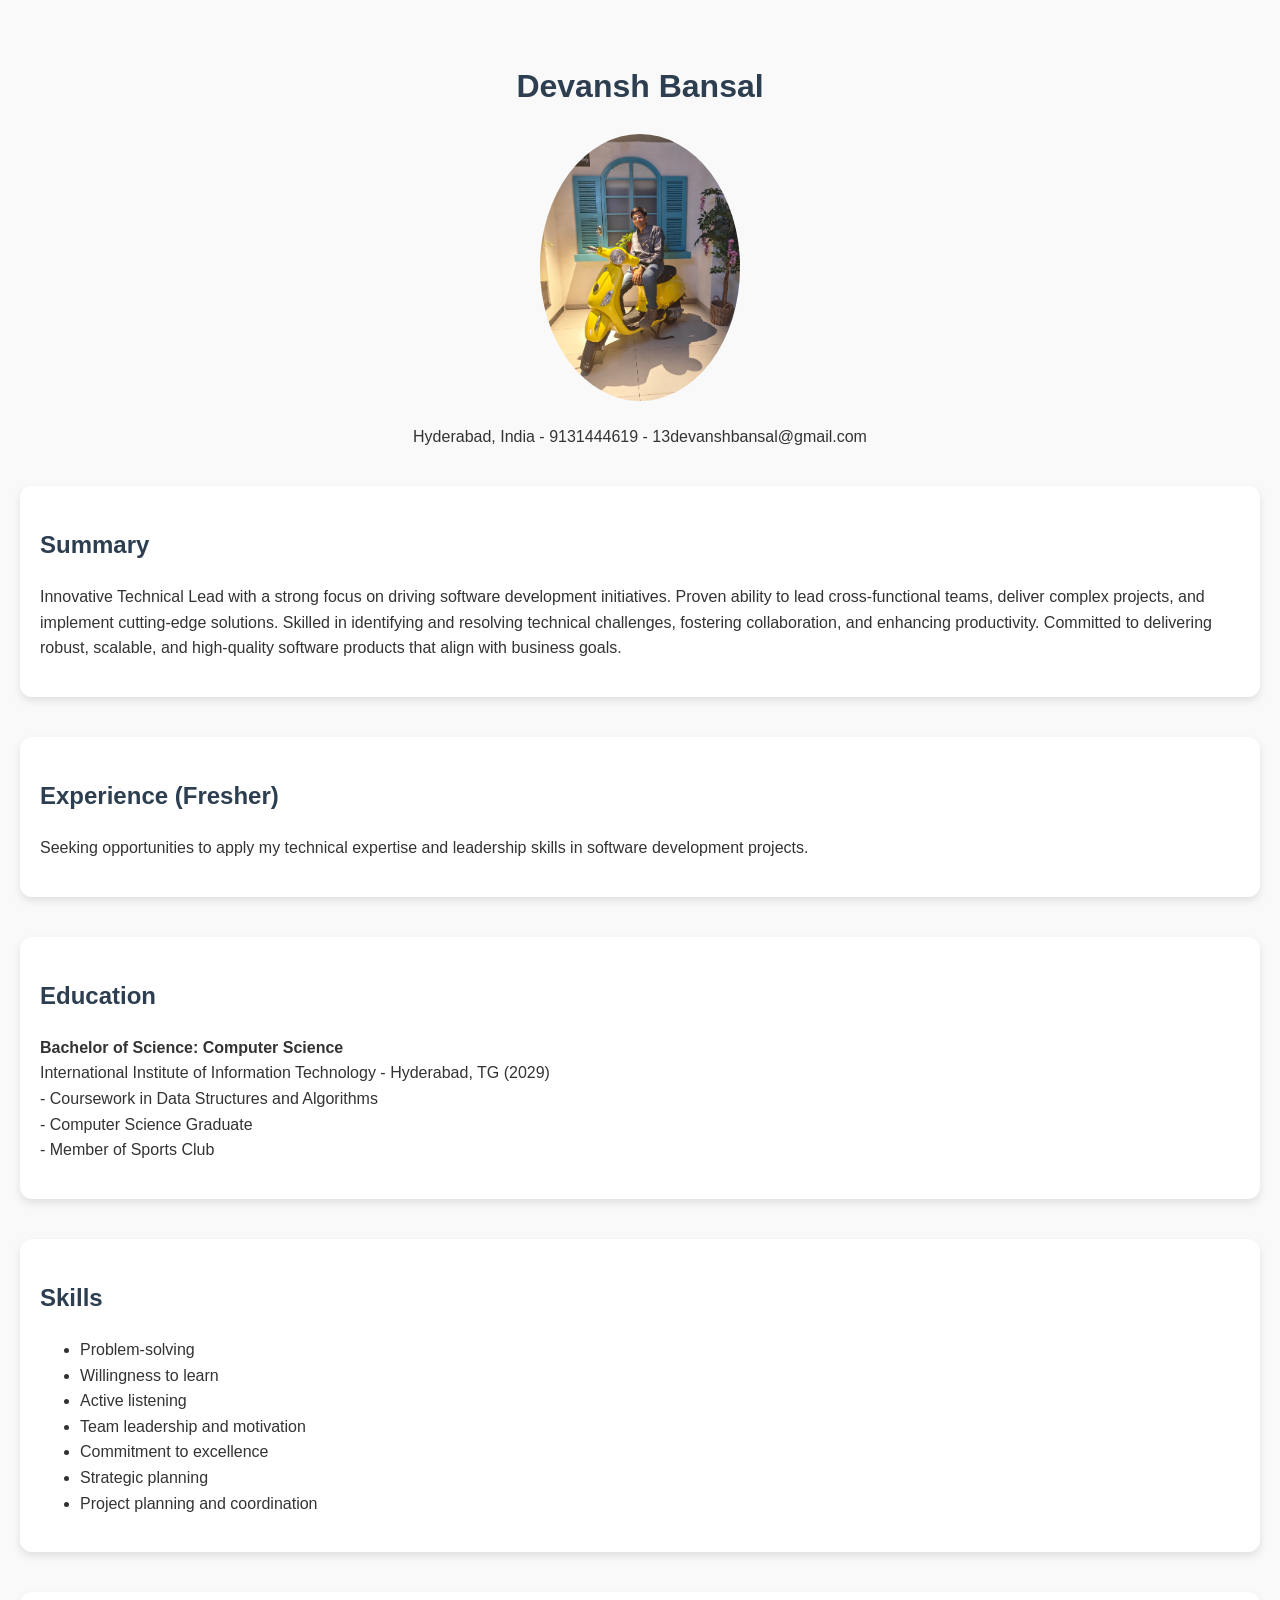
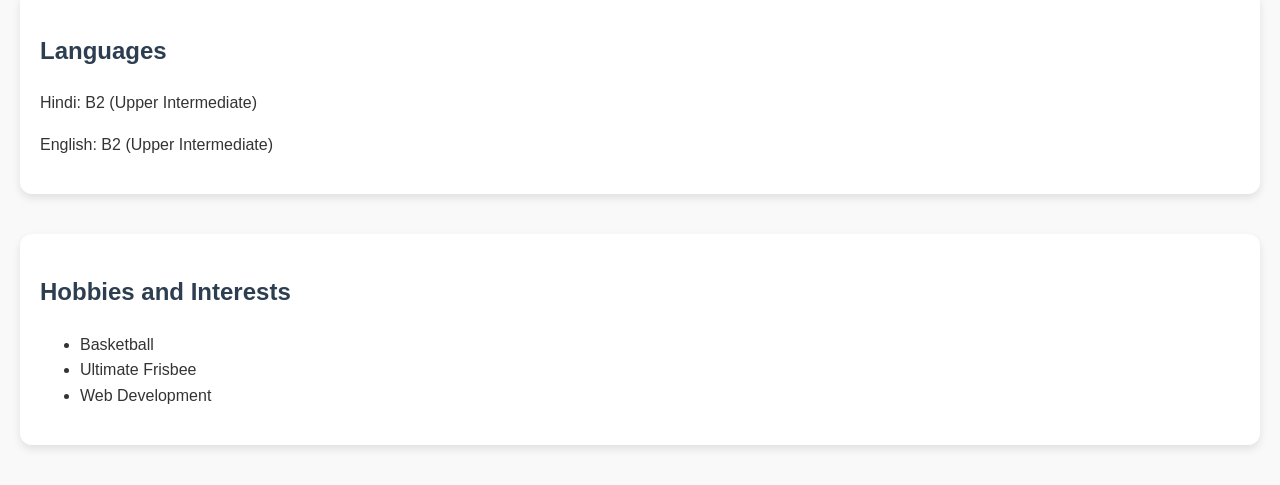
==== cv.html @ ef8d20f3 "first website commit" ====
<!DOCTYPE html>
<html lang="en">
<head>
    <meta charset="UTF-8">
    <meta name="viewport" content="width=device-width, initial-scale=1.0">
    <title>Devansh Bansal - CV</title>
    <style>
        body { font-family: Arial, sans-serif; line-height: 1.6; margin: 20px; background: #f9f9f9; color: #333; }
        header { text-align: center; padding: 20px; }
        img { max-width: 200px; border-radius: 50%; }
        section { margin-bottom: 40px; padding: 20px; background: #fff; border-radius: 12px; box-shadow: 0 4px 8px rgba(0,0,0,0.1); }
        h1, h2 { color: #2c3e50; }
        a { color: #2980b9; text-decoration: none; }
        a:hover { text-decoration: underline; }
    </style>
</head>
<body>
    <header>
        <h1>Devansh Bansal</h1>
        <img src="photos/pro.jpg" alt="Profile Picture">
        <p>Hyderabad, India - 9131444619 - 13devanshbansal@gmail.com</p>
    </header>

    <section>
        <h2>Summary</h2>
        <p>Innovative Technical Lead with a strong focus on driving software development initiatives. Proven ability to lead cross-functional teams, deliver complex projects, and implement cutting-edge solutions. Skilled in identifying and resolving technical challenges, fostering collaboration, and enhancing productivity. Committed to delivering robust, scalable, and high-quality software products that align with business goals.</p>
    </section>

    <section>
        <h2>Experience (Fresher)</h2>
        <p>Seeking opportunities to apply my technical expertise and leadership skills in software development projects.</p>
    </section>

    <section>
        <h2>Education</h2>
        <p><strong>Bachelor of Science: Computer Science</strong><br>
        International Institute of Information Technology - Hyderabad, TG (2029)<br>
        - Coursework in Data Structures and Algorithms<br>
        - Computer Science Graduate<br>
        - Member of Sports Club</p>
    </section>

    <section>
        <h2>Skills</h2>
        <ul>
            <li>Problem-solving</li>
            <li>Willingness to learn</li>
            <li>Active listening</li>
            <li>Team leadership and motivation</li>
            <li>Commitment to excellence</li>
            <li>Strategic planning</li>
            <li>Project planning and coordination</li>
        </ul>
    </section>

    <section>
        <h2>Languages</h2>
        <p>Hindi: B2 (Upper Intermediate)</p>
        <p>English: B2 (Upper Intermediate)</p>
    </section>

    <section>
        <h2>Hobbies and Interests</h2>
        <ul>
            <li>Basketball</li>
            <li>Ultimate Frisbee</li>
            <li>Web Development</li>
        </ul>
    </section>
</body>
</html>
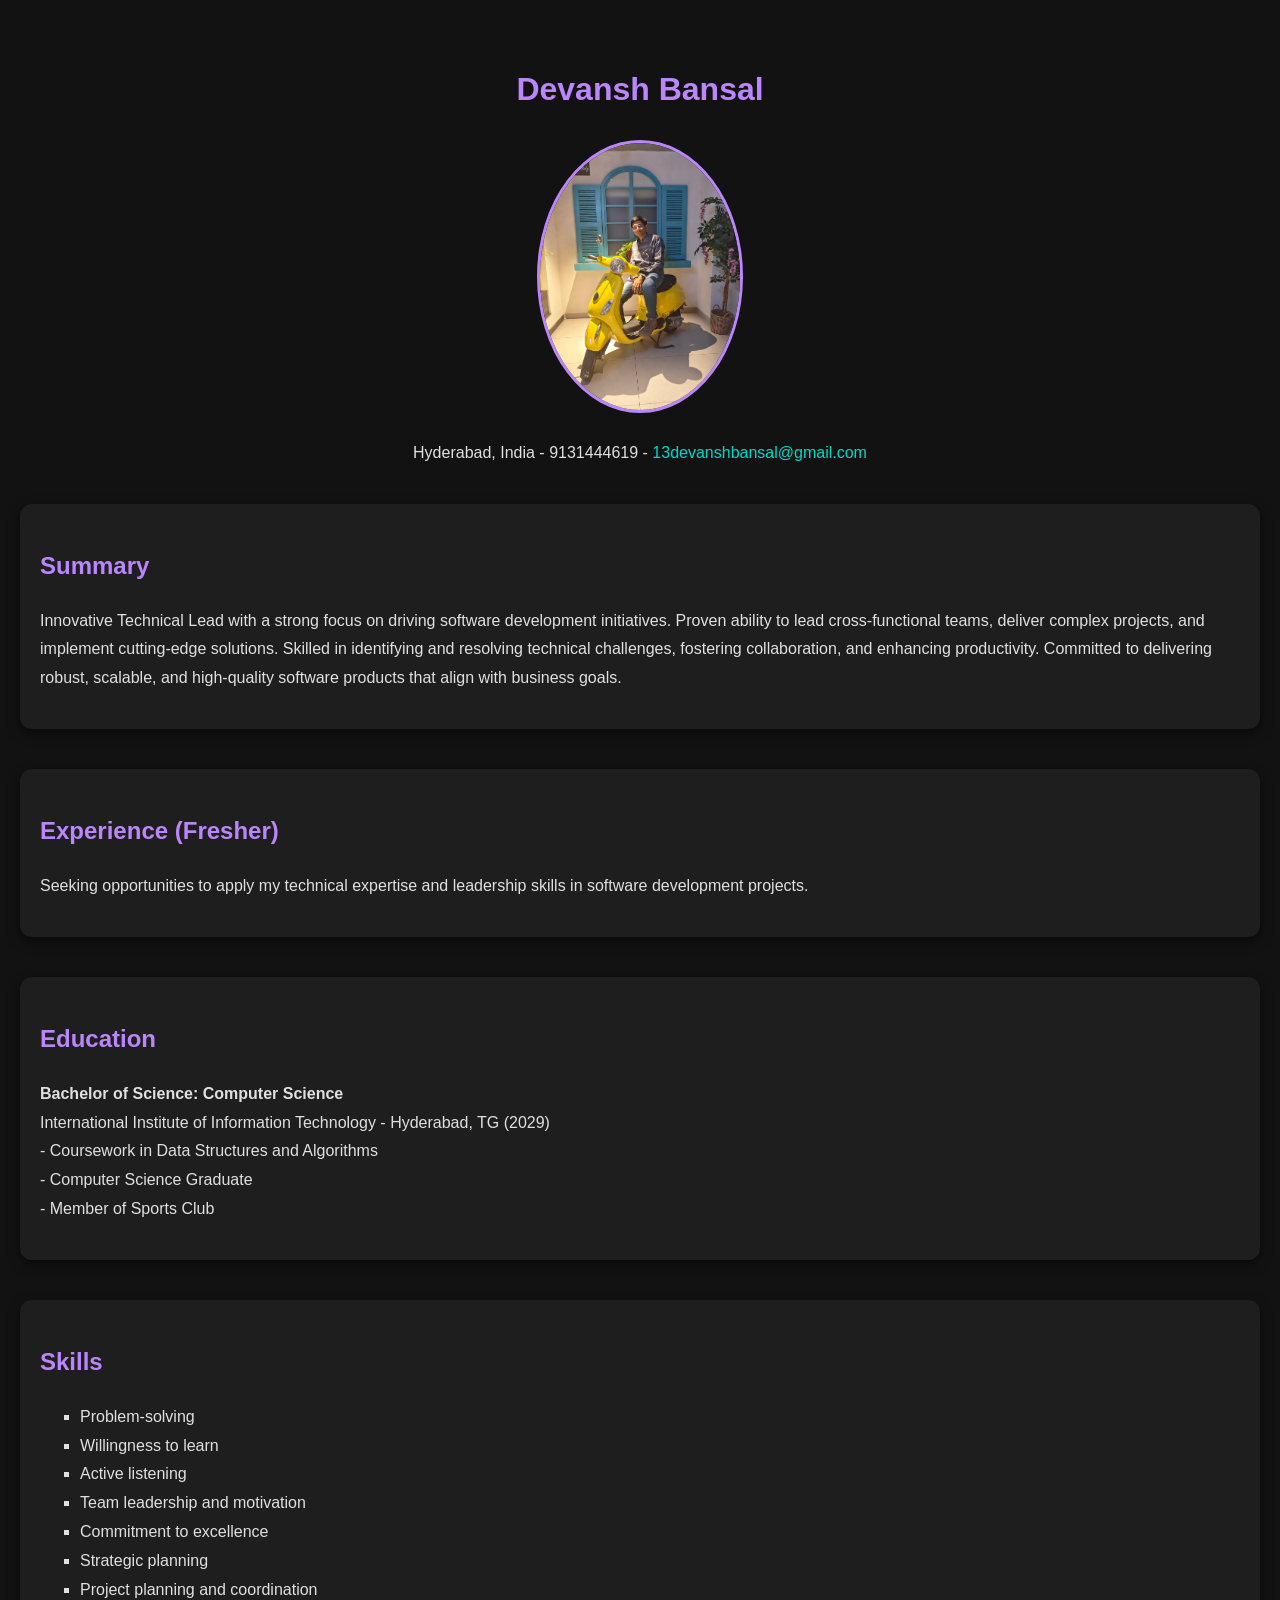
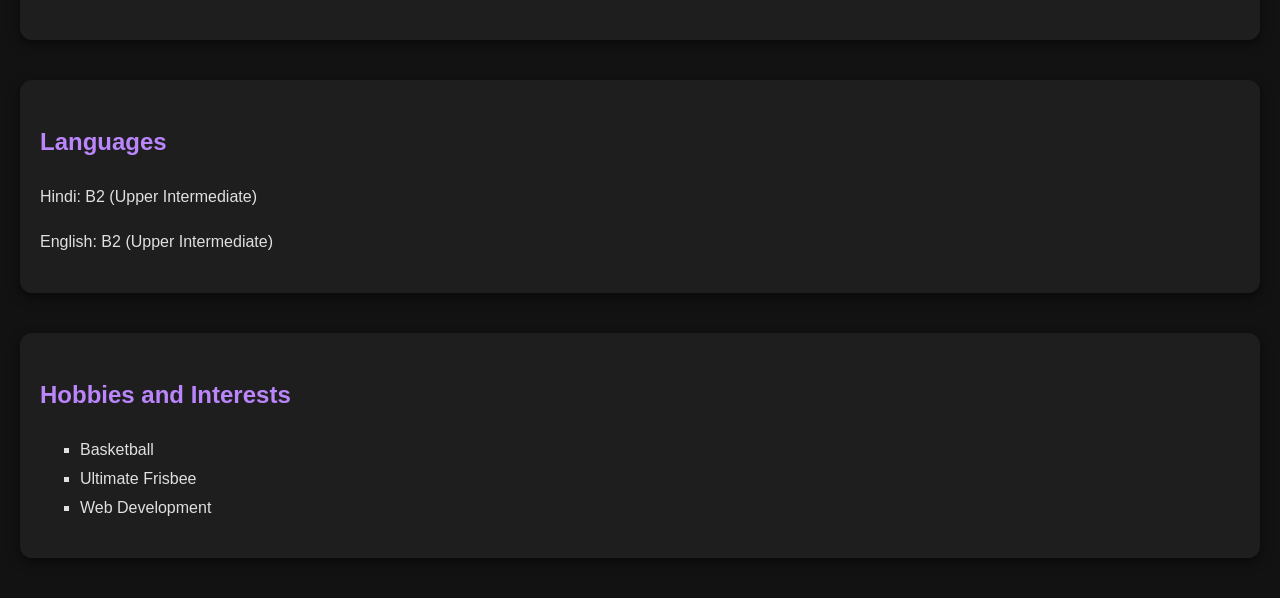
==== commit f9b72498: "website commit without pdf" ====
--- a/cv.html
+++ b/cv.html
@@ -5,20 +5,49 @@
     <meta name="viewport" content="width=device-width, initial-scale=1.0">
     <title>Devansh Bansal - CV</title>
     <style>
-        body { font-family: Arial, sans-serif; line-height: 1.6; margin: 20px; background: #f9f9f9; color: #333; }
-        header { text-align: center; padding: 20px; }
-        img { max-width: 200px; border-radius: 50%; }
-        section { margin-bottom: 40px; padding: 20px; background: #fff; border-radius: 12px; box-shadow: 0 4px 8px rgba(0,0,0,0.1); }
-        h1, h2 { color: #2c3e50; }
-        a { color: #2980b9; text-decoration: none; }
-        a:hover { text-decoration: underline; }
+        body {
+            font-family: 'Arial', sans-serif;
+            line-height: 1.8;
+            margin: 20px;
+            background: #121212;
+            color: #E0E0E0;
+        }
+        header {
+            text-align: center;
+            padding: 20px;
+        }
+        img {
+            max-width: 200px;
+            border-radius: 50%;
+            border: 3px solid #BB86FC;
+        }
+        section {
+            margin-bottom: 40px;
+            padding: 20px;
+            background: #1E1E1E;
+            border-radius: 12px;
+            box-shadow: 0 4px 12px rgba(0, 0, 0, 0.5);
+        }
+        h1, h2 {
+            color: #BB86FC;
+        }
+        a {
+            color: #03DAC6;
+            text-decoration: none;
+        }
+        a:hover {
+            text-decoration: underline;
+        }
+        ul {
+            list-style-type: square;
+        }
     </style>
 </head>
 <body>
     <header>
         <h1>Devansh Bansal</h1>
         <img src="photos/pro.jpg" alt="Profile Picture">
-        <p>Hyderabad, India - 9131444619 - 13devanshbansal@gmail.com</p>
+        <p>Hyderabad, India - 9131444619 - <a href="mailto:13devanshbansal@gmail.com">13devanshbansal@gmail.com</a></p>
     </header>
 
     <section>
@@ -68,4 +97,4 @@
         </ul>
     </section>
 </body>
-</html>
+</html>
